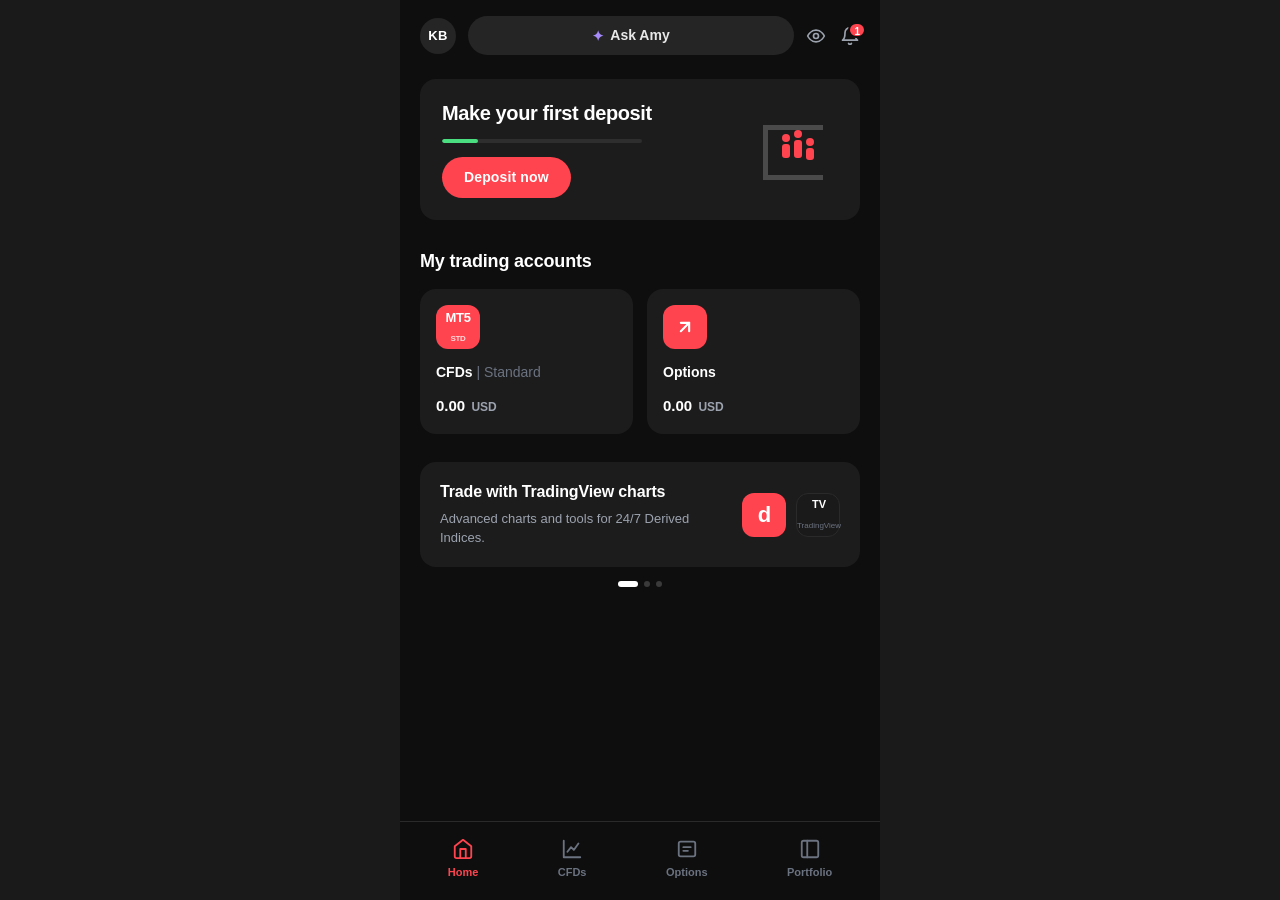
==== dashboard.html @ 692c0bb9 "Create dashboard.html" ====
<!DOCTYPE html>
<html lang="en">
<head>
<meta charset="UTF-8">
<meta name="viewport" content="width=device-width, initial-scale=1.0, maximum-scale=1.0, user-scalable=no">
<title>Mega Traders — Dashboard</title>
<style>
    /* ============================================================
       DESIGN TOKENS
       ============================================================ */
    :root {
        --bg-app:       #0e0e0e;
        --bg-card:      #1c1c1c;
        --bg-elevated:  #252525;
        --border-color: #2a2a2a;
        --text-main:    #ffffff;
        --text-muted:   #9ca3af;
        --text-dim:     #6b7280;
        --brand-red:    #ff444f;
        --brand-red-dark: #d32f2f;
        --accent-green: #4ade80;
        --radius:       16px;
        --radius-sm:    10px;
        --shadow:       0 8px 24px rgba(0, 0, 0, 0.45);
    }

    /* ============================================================
       RESET
       ============================================================ */
    *, *::before, *::after {
        margin: 0;
        padding: 0;
        box-sizing: border-box;
        font-family: -apple-system, BlinkMacSystemFont, "Segoe UI", Roboto,
                     Helvetica, Arial, sans-serif;
    }

    html, body {
        background-color: #1a1a1a;
        color: var(--text-main);
        line-height: 1.5;
        -webkit-font-smoothing: antialiased;
        min-height: 100vh;
    }

    ul       { list-style: none; }
    a        { color: inherit; text-decoration: none; }
    button   { font: inherit; color: inherit; background: none; border: none; cursor: pointer; }
    img, svg { display: block; max-width: 100%; }

    /* ============================================================
       MOBILE APP SHELL
       ============================================================ */
    .app {
        width: 100%;
        max-width: 480px;
        margin: 0 auto;
        min-height: 100vh;
        background-color: var(--bg-app);
        position: relative;
        display: flex;
        flex-direction: column;
        padding-bottom: 84px; /* space for fixed bottom nav */
    }

    /* ============================================================
       TOP BAR
       ============================================================ */
    .top-bar {
        display: flex;
        align-items: center;
        justify-content: space-between;
        gap: 12px;
        padding: 16px 20px;
    }

    .avatar {
        width: 36px;
        height: 36px;
        border-radius: 50%;
        background-color: var(--bg-elevated);
        display: grid;
        place-items: center;
        font-size: 13px;
        font-weight: 700;
        color: var(--text-main);
        letter-spacing: 0.02em;
    }

    .ask-amy {
        flex: 1;
        display: inline-flex;
        align-items: center;
        justify-content: center;
        gap: 6px;
        padding: 9px 18px;
        background-color: var(--bg-elevated);
        border-radius: 999px;
        font-size: 14px;
        font-weight: 700;
        color: #e8e8e8;
        transition: background-color 0.2s ease;
    }
    .ask-amy:hover { background-color: #2e2e2e; }

    .ask-amy .sparkle {
        color: #a78bfa;
        font-size: 14px;
        line-height: 1;
    }

    .top-actions {
        display: flex;
        align-items: center;
        gap: 14px;
        color: var(--text-muted);
    }

    .top-actions svg {
        width: 20px;
        height: 20px;
        cursor: pointer;
        transition: color 0.2s ease;
    }
    .top-actions svg:hover { color: var(--text-main); }

    .icon-btn {
        position: relative;
        display: grid;
        place-items: center;
    }

    .notif-badge {
        position: absolute;
        top: -4px;
        right: -6px;
        min-width: 16px;
        height: 16px;
        padding: 0 4px;
        border-radius: 999px;
        background-color: var(--brand-red);
        color: #ffffff;
        font-size: 10px;
        font-weight: 700;
        display: grid;
        place-items: center;
        border: 2px solid var(--bg-app);
    }

    /* ============================================================
       MAIN CONTENT
       ============================================================ */
    .content {
        padding: 8px 20px 24px;
        display: flex;
        flex-direction: column;
        gap: 28px;
    }

    /* ---- Deposit Banner ---- */
    .deposit-banner {
        background-color: var(--bg-card);
        border-radius: var(--radius);
        padding: 22px;
        display: flex;
        align-items: center;
        justify-content: space-between;
        gap: 16px;
        position: relative;
        overflow: hidden;
    }

    .deposit-text {
        flex: 1;
        display: flex;
        flex-direction: column;
        gap: 14px;
    }

    .deposit-text h2 {
        font-size: 20px;
        font-weight: 800;
        letter-spacing: -0.02em;
        line-height: 1.2;
    }

    .progress-track {
        width: 100%;
        max-width: 200px;
        height: 4px;
        background-color: #2e2e2e;
        border-radius: 999px;
        overflow: hidden;
    }

    .progress-fill {
        width: 18%;
        height: 100%;
        background-color: var(--accent-green);
        border-radius: 999px;
    }

    .btn-deposit {
        align-self: flex-start;
        padding: 10px 22px;
        background-color: var(--brand-red);
        color: #ffffff;
        border-radius: 999px;
        font-size: 14px;
        font-weight: 700;
        letter-spacing: 0.01em;
        transition: transform 0.2s ease, background-color 0.2s ease;
    }
    .btn-deposit:hover {
        background-color: var(--brand-red-dark);
        transform: translateY(-1px);
    }

    .deposit-illustration {
        width: 90px;
        flex-shrink: 0;
    }

    /* ---- Section Header ---- */
    .section-title {
        font-size: 18px;
        font-weight: 800;
        letter-spacing: -0.01em;
        margin-bottom: 14px;
    }

    /* ---- Accounts Grid ---- */
    .accounts-grid {
        display: grid;
        grid-template-columns: 1fr 1fr;
        gap: 14px;
    }

    .account-card {
        background-color: var(--bg-card);
        border-radius: var(--radius);
        padding: 16px;
        display: flex;
        flex-direction: column;
        gap: 14px;
        transition: background-color 0.2s ease, transform 0.2s ease;
        cursor: pointer;
    }
    .account-card:hover {
        background-color: #202020;
        transform: translateY(-2px);
    }

    .account-icon {
        width: 44px;
        height: 44px;
        border-radius: 12px;
        display: grid;
        place-items: center;
        background-color: var(--brand-red);
        color: #ffffff;
        font-size: 13px;
        font-weight: 900;
        letter-spacing: -0.02em;
        line-height: 1;
    }

    .account-icon svg { width: 20px; height: 20px; }

    .account-name {
        font-size: 14px;
        font-weight: 700;
        color: var(--text-main);
        line-height: 1.3;
    }
    .account-name span {
        color: var(--text-dim);
        font-weight: 500;
    }

    .account-balance {
        font-size: 15px;
        font-weight: 700;
        color: var(--text-main);
    }
    .account-balance .currency {
        font-size: 12px;
        font-weight: 600;
        color: var(--text-muted);
        margin-left: 2px;
    }

    /* ---- Promo Card ---- */
    .promo-card {
        background-color: var(--bg-card);
        border-radius: var(--radius);
        padding: 20px;
        display: flex;
        align-items: center;
        justify-content: space-between;
        gap: 16px;
        position: relative;
    }

    .promo-content {
        flex: 1;
        display: flex;
        flex-direction: column;
        gap: 8px;
    }

    .promo-content h3 {
        font-size: 16px;
        font-weight: 800;
        letter-spacing: -0.01em;
        line-height: 1.25;
    }

    .promo-content p {
        font-size: 13px;
        color: var(--text-muted);
        line-height: 1.45;
    }

    .promo-logos {
        display: flex;
        align-items: center;
        gap: 10px;
        flex-shrink: 0;
    }

    .logo-deriv {
        width: 44px;
        height: 44px;
        border-radius: 12px;
        background-color: var(--brand-red);
        display: grid;
        place-items: center;
        color: #ffffff;
        font-size: 22px;
        font-weight: 900;
        letter-spacing: -0.04em;
    }

    .logo-tv {
        position: relative;
        width: 44px;
        height: 44px;
        border-radius: 12px;
        background-color: #1a1a1a;
        border: 1px solid var(--border-color);
        display: grid;
        place-items: center;
        color: #ffffff;
        font-size: 11px;
        font-weight: 800;
        line-height: 1;
        text-align: center;
    }
    .logo-tv span { display: block; }
    .logo-tv small { display: block; font-size: 8px; font-weight: 500; color: var(--text-dim); }

    .carousel-dots {
        display: flex;
        justify-content: center;
        gap: 6px;
        margin-top: 14px;
    }

    .carousel-dots span {
        width: 6px;
        height: 6px;
        border-radius: 50%;
        background-color: #3a3a3a;
    }
    .carousel-dots span.active {
        background-color: var(--text-main);
        width: 20px;
        border-radius: 999px;
    }

    /* ============================================================
       BOTTOM NAVIGATION
       ============================================================ */
    .bottom-nav {
        position: fixed;
        bottom: 0;
        left: 50%;
        transform: translateX(-50%);
        width: 100%;
        max-width: 480px;
        background-color: var(--bg-app);
        border-top: 1px solid var(--border-color);
        display: flex;
        justify-content: space-around;
        align-items: center;
        padding: 10px 8px 14px;
        z-index: 100;
    }

    .nav-item {
        display: flex;
        flex-direction: column;
        align-items: center;
        gap: 4px;
        padding: 6px 12px;
        border-radius: 10px;
        font-size: 11px;
        font-weight: 600;
        color: var(--text-dim);
        transition: color 0.2s ease;
        cursor: pointer;
    }

    .nav-item svg {
        width: 22px;
        height: 22px;
        stroke-width: 2;
    }

    .nav-item.active {
        color: var(--brand-red);
    }

    .nav-item:hover {
        color: var(--text-main);
    }
    .nav-item.active:hover {
        color: var(--brand-red);
    }

    /* ============================================================
       RESPONSIVE
       ============================================================ */
    @media (max-width: 380px) {
        .content { padding: 8px 14px 24px; }
        .top-bar { padding: 14px; }
        .deposit-banner { padding: 18px; }
        .deposit-text h2 { font-size: 17px; }
        .deposit-illustration { width: 70px; }
    }

    @media (prefers-reduced-motion: reduce) {
        *, *::before, *::after {
            transition-duration: 0.001ms !important;
            animation-duration: 0.001ms !important;
        }
    }
</style>
</head>
<body>

<div class="app">

    <!-- ===== Top Bar ===== -->
    <header class="top-bar">
        <div class="avatar">KB</div>

        <button class="ask-amy">
            <span class="sparkle">✦</span> Ask Amy
        </button>

        <div class="top-actions">
            <!-- Eye / visibility -->
            <svg viewBox="0 0 24 24" fill="none" stroke="currentColor"
                 stroke-width="2" stroke-linecap="round" stroke-linejoin="round" aria-label="Toggle balance visibility">
                <path d="M2 12s3.5-7 10-7 10 7 10 7-3.5 7-10 7-10-7-10-7Z"/>
                <circle cx="12" cy="12" r="3"/>
            </svg>

            <!-- Notification bell -->
            <div class="icon-btn">
                <svg viewBox="0 0 24 24" fill="none" stroke="currentColor"
                     stroke-width="2" stroke-linecap="round" stroke-linejoin="round" aria-label="Notifications">
                    <path d="M18 8a6 6 0 0 0-12 0c0 7-3 9-3 9h18s-3-2-3-9"/>
                    <path d="M13.7 21a2 2 0 0 1-3.4 0"/>
                </svg>
                <span class="notif-badge">1</span>
            </div>
        </div>
    </header>

    <!-- ===== Main Content ===== -->
    <main class="content">

        <!-- Deposit Banner -->
        <section class="deposit-banner">
            <div class="deposit-text">
                <h2>Make your first deposit</h2>
                <div class="progress-track">
                    <div class="progress-fill"></div>
                </div>
                <button class="btn-deposit">Deposit now</button>
            </div>

            <div class="deposit-illustration">
                <svg viewBox="0 0 90 80" fill="none" xmlns="http://www.w3.org/2000/svg" aria-hidden="true">
                    <!-- L-shaped grey platform -->
                    <path d="M15 65 L75 65 L75 70 L15 70 Z" fill="#4a4a4a"/>
                    <path d="M15 15 L15 65 L20 65 L20 20 L75 20 L75 15 Z" fill="#4a4a4a"/>
                    <!-- Three red figures (simplified) -->
                    <g fill="#ff444f">
                        <circle cx="38" cy="28" r="4"/>
                        <rect x="34" y="34" width="8" height="14" rx="3"/>
                        <circle cx="50" cy="24" r="4"/>
                        <rect x="46" y="30" width="8" height="18" rx="3"/>
                        <circle cx="62" cy="32" r="4"/>
                        <rect x="58" y="38" width="8" height="12" rx="3"/>
                    </g>
                </svg>
            </div>
        </section>

        <!-- Trading Accounts -->
        <section>
            <h2 class="section-title">My trading accounts</h2>

            <div class="accounts-grid">

                <!-- CFDs | Standard -->
                <div class="account-card">
                    <div class="account-icon">MT5<br><small style="font-size:8px;font-weight:600;opacity:0.8;">STD</small></div>
                    <div class="account-name">CFDs <span>| Standard</span></div>
                    <div class="account-balance">0.00 <span class="currency">USD</span></div>
                </div>

                <!-- Options -->
                <div class="account-card">
                    <div class="account-icon">
                        <svg viewBox="0 0 24 24" fill="none" stroke="currentColor"
                             stroke-width="2.5" stroke-linecap="round" stroke-linejoin="round">
                            <path d="M7 17 17 7"/>
                            <path d="M7 7h10v10"/>
                        </svg>
                    </div>
                    <div class="account-name">Options</div>
                    <div class="account-balance">0.00 <span class="currency">USD</span></div>
                </div>

            </div>
        </section>

        <!-- Promo Card -->
        <section>
            <div class="promo-card">
                <div class="promo-content">
                    <h3>Trade with TradingView charts</h3>
                    <p>Advanced charts and tools for 24/7 Derived Indices.</p>
                </div>

                <div class="promo-logos">
                    <div class="logo-deriv">d</div>
                    <div class="logo-tv">
                        <span>TV</span>
                        <small>TradingView</small>
                    </div>
                </div>
            </div>

            <!-- Carousel dots -->
            <div class="carousel-dots" aria-hidden="true">
                <span class="active"></span>
                <span></span>
                <span></span>
            </div>
        </section>

    </main>

    <!-- ===== Bottom Navigation ===== -->
    <nav class="bottom-nav" aria-label="Main navigation">
        <a class="nav-item active" href="#">
            <svg viewBox="0 0 24 24" fill="none" stroke="currentColor"
                 stroke-linecap="round" stroke-linejoin="round">
                <path d="m3 9 9-7 9 7v11a2 2 0 0 1-2 2H5a2 2 0 0 1-2-2z"/>
                <path d="M9 22V12h6v10"/>
            </svg>
            Home
        </a>

        <a class="nav-item" href="#">
            <svg viewBox="0 0 24 24" fill="none" stroke="currentColor"
                 stroke-linecap="round" stroke-linejoin="round">
                <path d="M3 3v18h18"/>
                <path d="m7 15 4-5 3 3 5-7"/>
            </svg>
            CFDs
        </a>

        <a class="nav-item" href="#">
            <svg viewBox="0 0 24 24" fill="none" stroke="currentColor"
                 stroke-linecap="round" stroke-linejoin="round">
                <rect x="3" y="4" width="18" height="16" rx="2"/>
                <path d="M8 10h8M8 14h5"/>
            </svg>
            Options
        </a>

        <a class="nav-item" href="#">
            <svg viewBox="0 0 24 24" fill="none" stroke="currentColor"
                 stroke-linecap="round" stroke-linejoin="round">
                <rect x="3" y="3" width="18" height="18" rx="2"/>
                <path d="M9 3v18"/>
            </svg>
            Portfolio
        </a>
    </nav>

</div>

</body>
</html>
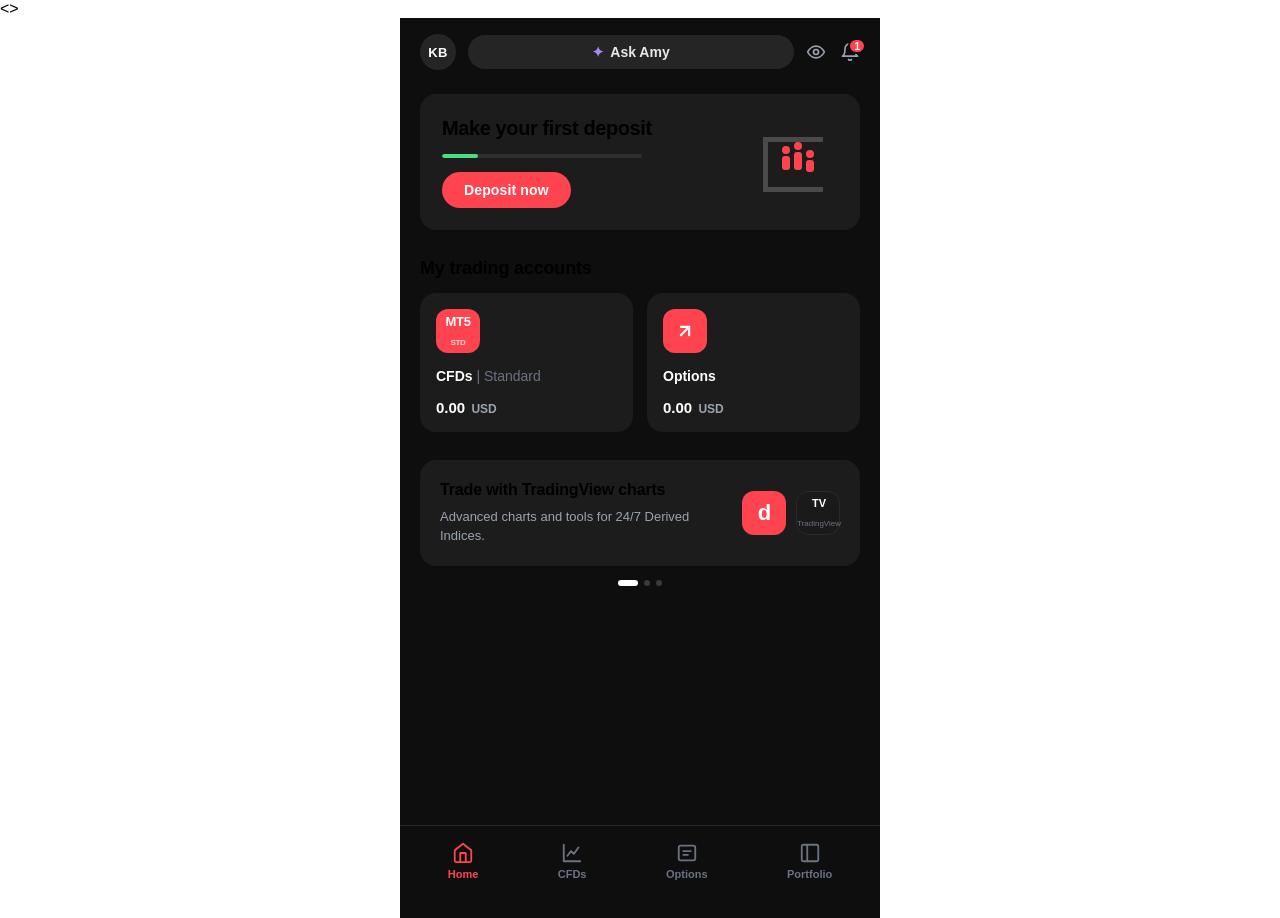
==== commit c2923f07: "Update dashboard.html" ====
--- a/dashboard.html
+++ b/dashboard.html
@@ -1,4 +1,14 @@
-<!DOCTYPE html>
+<script>
+    // Show the signed-in user's initial in the avatar
+    try {
+        const email = localStorage.getItem('mt_user_email');
+        if (email) {
+            const initial = email.charAt(0).toUpperCase();
+            const avatar = document.querySelector('.avatar');
+            if (avatar) avatar.textContent = initial;
+        }
+    } catch (_) {}
+</script><!DOCTYPE html>
 <html lang="en">
 <head>
 <meta charset="UTF-8">
@@ -35,7 +45,7 @@
                      Helvetica, Arial, sans-serif;
     }
 
-    html, body {
+    html,  {
         background-color: #1a1a1a;
         color: var(--text-main);
         line-height: 1.5;
@@ -448,7 +458,7 @@
     }
 </style>
 </head>
-<body>
+<>
 
 <div class="app">
 
@@ -608,5 +618,5 @@
 
 </div>
 
-</body>
+</>
 </html>
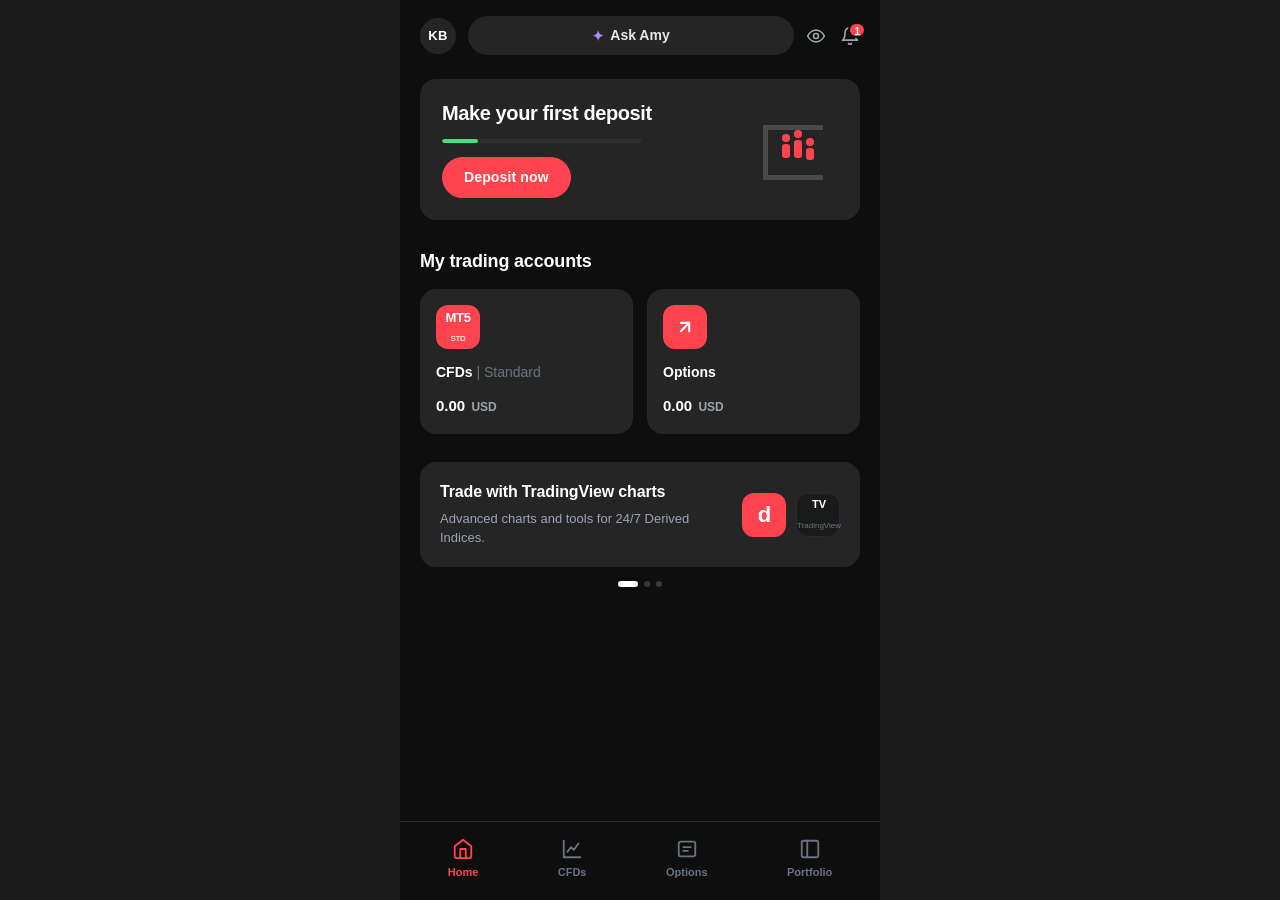
==== commit 740e3399: "Refactor dashboard layout and avatar script Removed inline script for avatar initial display and adj" ====
--- a/dashboard.html
+++ b/dashboard.html
@@ -1,66 +1,40 @@
-<script>
-    // Show the signed-in user's initial in the avatar
-    try {
-        const email = localStorage.getItem('mt_user_email');
-        if (email) {
-            const initial = email.charAt(0).toUpperCase();
-            const avatar = document.querySelector('.avatar');
-            if (avatar) avatar.textContent = initial;
-        }
-    } catch (_) {}
-</script><!DOCTYPE html>
+<!DOCTYPE html>
 <html lang="en">
 <head>
 <meta charset="UTF-8">
 <meta name="viewport" content="width=device-width, initial-scale=1.0, maximum-scale=1.0, user-scalable=no">
 <title>Mega Traders — Dashboard</title>
+<link rel="stylesheet" href="styles.css">
 <style>
     /* ============================================================
-       DESIGN TOKENS
+       DASHBOARD OVERRIDES + APP-SPECIFIC STYLES
        ============================================================ */
+
+    /* Dashboard uses a lighter outer shell + different accent */
     :root {
-        --bg-app:       #0e0e0e;
-        --bg-card:      #1c1c1c;
-        --bg-elevated:  #252525;
-        --border-color: #2a2a2a;
-        --text-main:    #ffffff;
-        --text-muted:   #9ca3af;
-        --text-dim:     #6b7280;
-        --brand-red:    #ff444f;
+        --bg-color:       #1a1a1a;   /* outer shell */
+        --card-bg:        #1c1c1c;
+        --border-color:   #2a2a2a;
+        --text-main:      #ffffff;
+        --text-muted:     #9ca3af;
+
+        --bg-app:         #0e0e0e;
+        --bg-elevated:    #252525;
+        --text-dim:       #6b7280;
+        --brand-red:      #ff444f;
         --brand-red-dark: #d32f2f;
-        --accent-green: #4ade80;
-        --radius:       16px;
-        --radius-sm:    10px;
-        --shadow:       0 8px 24px rgba(0, 0, 0, 0.45);
-    }
-
-    /* ============================================================
-       RESET
-       ============================================================ */
-    *, *::before, *::after {
-        margin: 0;
-        padding: 0;
-        box-sizing: border-box;
-        font-family: -apple-system, BlinkMacSystemFont, "Segoe UI", Roboto,
-                     Helvetica, Arial, sans-serif;
-    }
-
-    html,  {
-        background-color: #1a1a1a;
-        color: var(--text-main);
+
+        --radius:    16px;
+        --radius-sm: 10px;
+        --shadow:    0 8px 24px rgba(0, 0, 0, 0.45);
+    }
+
+    body {
+        min-height: 100vh;
         line-height: 1.5;
-        -webkit-font-smoothing: antialiased;
-        min-height: 100vh;
-    }
-
-    ul       { list-style: none; }
-    a        { color: inherit; text-decoration: none; }
-    button   { font: inherit; color: inherit; background: none; border: none; cursor: pointer; }
-    img, svg { display: block; max-width: 100%; }
-
-    /* ============================================================
-       MOBILE APP SHELL
-       ============================================================ */
+    }
+
+    /* ---- App shell ---- */
     .app {
         width: 100%;
         max-width: 480px;
@@ -70,12 +44,10 @@
         position: relative;
         display: flex;
         flex-direction: column;
-        padding-bottom: 84px; /* space for fixed bottom nav */
-    }
-
-    /* ============================================================
-       TOP BAR
-       ============================================================ */
+        padding-bottom: 84px;
+    }
+
+    /* ---- Top bar ---- */
     .top-bar {
         display: flex;
         align-items: center;
@@ -84,11 +56,12 @@
         padding: 16px 20px;
     }
 
+    /* Dashboard avatar (overrides shared .avatar with background shorthand) */
     .avatar {
         width: 36px;
         height: 36px;
         border-radius: 50%;
-        background-color: var(--bg-elevated);
+        background: var(--bg-elevated);
         display: grid;
         place-items: center;
         font-size: 13px;
@@ -125,7 +98,6 @@
         gap: 14px;
         color: var(--text-muted);
     }
-
     .top-actions svg {
         width: 20px;
         height: 20px;
@@ -139,7 +111,6 @@
         display: grid;
         place-items: center;
     }
-
     .notif-badge {
         position: absolute;
         top: -4px;
@@ -157,9 +128,7 @@
         border: 2px solid var(--bg-app);
     }
 
-    /* ============================================================
-       MAIN CONTENT
-       ============================================================ */
+    /* ---- Main content ---- */
     .content {
         padding: 8px 20px 24px;
         display: flex;
@@ -167,9 +136,9 @@
         gap: 28px;
     }
 
-    /* ---- Deposit Banner ---- */
+    /* ---- Deposit banner ---- */
     .deposit-banner {
-        background-color: var(--bg-card);
+        background-color: var(--bg-elevated);
         border-radius: var(--radius);
         padding: 22px;
         display: flex;
@@ -179,21 +148,18 @@
         position: relative;
         overflow: hidden;
     }
-
     .deposit-text {
         flex: 1;
         display: flex;
         flex-direction: column;
         gap: 14px;
     }
-
     .deposit-text h2 {
         font-size: 20px;
         font-weight: 800;
         letter-spacing: -0.02em;
         line-height: 1.2;
     }
-
     .progress-track {
         width: 100%;
         max-width: 200px;
@@ -202,14 +168,12 @@
         border-radius: 999px;
         overflow: hidden;
     }
-
     .progress-fill {
         width: 18%;
         height: 100%;
         background-color: var(--accent-green);
         border-radius: 999px;
     }
-
     .btn-deposit {
         align-self: flex-start;
         padding: 10px 22px;
@@ -225,13 +189,12 @@
         background-color: var(--brand-red-dark);
         transform: translateY(-1px);
     }
-
     .deposit-illustration {
         width: 90px;
         flex-shrink: 0;
     }
 
-    /* ---- Section Header ---- */
+    /* ---- Section title ---- */
     .section-title {
         font-size: 18px;
         font-weight: 800;
@@ -239,15 +202,14 @@
         margin-bottom: 14px;
     }
 
-    /* ---- Accounts Grid ---- */
+    /* ---- Accounts grid ---- */
     .accounts-grid {
         display: grid;
         grid-template-columns: 1fr 1fr;
         gap: 14px;
     }
-
     .account-card {
-        background-color: var(--bg-card);
+        background-color: var(--bg-elevated);
         border-radius: var(--radius);
         padding: 16px;
         display: flex;
@@ -257,10 +219,9 @@
         cursor: pointer;
     }
     .account-card:hover {
-        background-color: #202020;
+        background-color: #2a2a2a;
         transform: translateY(-2px);
     }
-
     .account-icon {
         width: 44px;
         height: 44px;
@@ -274,9 +235,7 @@
         letter-spacing: -0.02em;
         line-height: 1;
     }
-
     .account-icon svg { width: 20px; height: 20px; }
-
     .account-name {
         font-size: 14px;
         font-weight: 700;
@@ -287,7 +246,6 @@
         color: var(--text-dim);
         font-weight: 500;
     }
-
     .account-balance {
         font-size: 15px;
         font-weight: 700;
@@ -300,9 +258,9 @@
         margin-left: 2px;
     }
 
-    /* ---- Promo Card ---- */
+    /* ---- Promo card ---- */
     .promo-card {
-        background-color: var(--bg-card);
+        background-color: var(--bg-elevated);
         border-radius: var(--radius);
         padding: 20px;
         display: flex;
@@ -311,34 +269,29 @@
         gap: 16px;
         position: relative;
     }
-
     .promo-content {
         flex: 1;
         display: flex;
         flex-direction: column;
         gap: 8px;
     }
-
     .promo-content h3 {
         font-size: 16px;
         font-weight: 800;
         letter-spacing: -0.01em;
         line-height: 1.25;
     }
-
     .promo-content p {
         font-size: 13px;
         color: var(--text-muted);
         line-height: 1.45;
     }
-
     .promo-logos {
         display: flex;
         align-items: center;
         gap: 10px;
         flex-shrink: 0;
     }
-
     .logo-deriv {
         width: 44px;
         height: 44px;
@@ -351,7 +304,6 @@
         font-weight: 900;
         letter-spacing: -0.04em;
     }
-
     .logo-tv {
         position: relative;
         width: 44px;
@@ -376,7 +328,6 @@
         gap: 6px;
         margin-top: 14px;
     }
-
     .carousel-dots span {
         width: 6px;
         height: 6px;
@@ -389,9 +340,7 @@
         border-radius: 999px;
     }
 
-    /* ============================================================
-       BOTTOM NAVIGATION
-       ============================================================ */
+    /* ---- Bottom nav ---- */
     .bottom-nav {
         position: fixed;
         bottom: 0;
@@ -407,7 +356,6 @@
         padding: 10px 8px 14px;
         z-index: 100;
     }
-
     .nav-item {
         display: flex;
         flex-direction: column;
@@ -421,27 +369,16 @@
         transition: color 0.2s ease;
         cursor: pointer;
     }
-
     .nav-item svg {
         width: 22px;
         height: 22px;
         stroke-width: 2;
     }
-
-    .nav-item.active {
-        color: var(--brand-red);
-    }
-
-    .nav-item:hover {
-        color: var(--text-main);
-    }
-    .nav-item.active:hover {
-        color: var(--brand-red);
-    }
-
-    /* ============================================================
-       RESPONSIVE
-       ============================================================ */
+    .nav-item.active { color: var(--brand-red); }
+    .nav-item:hover { color: var(--text-main); }
+    .nav-item.active:hover { color: var(--brand-red); }
+
+    /* ---- Responsive ---- */
     @media (max-width: 380px) {
         .content { padding: 8px 14px 24px; }
         .top-bar { padding: 14px; }
@@ -449,36 +386,26 @@
         .deposit-text h2 { font-size: 17px; }
         .deposit-illustration { width: 70px; }
     }
-
-    @media (prefers-reduced-motion: reduce) {
-        *, *::before, *::after {
-            transition-duration: 0.001ms !important;
-            animation-duration: 0.001ms !important;
-        }
-    }
 </style>
 </head>
-<>
+<body>
 
 <div class="app">
 
-    <!-- ===== Top Bar ===== -->
     <header class="top-bar">
-        <div class="avatar">KB</div>
+        <a href="index.html" class="avatar" id="avatar">KB</a>
 
         <button class="ask-amy">
             <span class="sparkle">✦</span> Ask Amy
         </button>
 
         <div class="top-actions">
-            <!-- Eye / visibility -->
             <svg viewBox="0 0 24 24" fill="none" stroke="currentColor"
                  stroke-width="2" stroke-linecap="round" stroke-linejoin="round" aria-label="Toggle balance visibility">
                 <path d="M2 12s3.5-7 10-7 10 7 10 7-3.5 7-10 7-10-7-10-7Z"/>
                 <circle cx="12" cy="12" r="3"/>
             </svg>
 
-            <!-- Notification bell -->
             <div class="icon-btn">
                 <svg viewBox="0 0 24 24" fill="none" stroke="currentColor"
                      stroke-width="2" stroke-linecap="round" stroke-linejoin="round" aria-label="Notifications">
@@ -490,10 +417,8 @@
         </div>
     </header>
 
-    <!-- ===== Main Content ===== -->
     <main class="content">
 
-        <!-- Deposit Banner -->
         <section class="deposit-banner">
             <div class="deposit-text">
                 <h2>Make your first deposit</h2>
@@ -505,10 +430,8 @@
 
             <div class="deposit-illustration">
                 <svg viewBox="0 0 90 80" fill="none" xmlns="http://www.w3.org/2000/svg" aria-hidden="true">
-                    <!-- L-shaped grey platform -->
                     <path d="M15 65 L75 65 L75 70 L15 70 Z" fill="#4a4a4a"/>
                     <path d="M15 15 L15 65 L20 65 L20 20 L75 20 L75 15 Z" fill="#4a4a4a"/>
-                    <!-- Three red figures (simplified) -->
                     <g fill="#ff444f">
                         <circle cx="38" cy="28" r="4"/>
                         <rect x="34" y="34" width="8" height="14" rx="3"/>
@@ -521,20 +444,16 @@
             </div>
         </section>
 
-        <!-- Trading Accounts -->
         <section>
             <h2 class="section-title">My trading accounts</h2>
 
             <div class="accounts-grid">
-
-                <!-- CFDs | Standard -->
                 <div class="account-card">
                     <div class="account-icon">MT5<br><small style="font-size:8px;font-weight:600;opacity:0.8;">STD</small></div>
                     <div class="account-name">CFDs <span>| Standard</span></div>
                     <div class="account-balance">0.00 <span class="currency">USD</span></div>
                 </div>
 
-                <!-- Options -->
                 <div class="account-card">
                     <div class="account-icon">
                         <svg viewBox="0 0 24 24" fill="none" stroke="currentColor"
@@ -546,11 +465,9 @@
                     <div class="account-name">Options</div>
                     <div class="account-balance">0.00 <span class="currency">USD</span></div>
                 </div>
-
             </div>
         </section>
 
-        <!-- Promo Card -->
         <section>
             <div class="promo-card">
                 <div class="promo-content">
@@ -567,7 +484,6 @@
                 </div>
             </div>
 
-            <!-- Carousel dots -->
             <div class="carousel-dots" aria-hidden="true">
                 <span class="active"></span>
                 <span></span>
@@ -577,7 +493,6 @@
 
     </main>
 
-    <!-- ===== Bottom Navigation ===== -->
     <nav class="bottom-nav" aria-label="Main navigation">
         <a class="nav-item active" href="#">
             <svg viewBox="0 0 24 24" fill="none" stroke="currentColor"
@@ -618,5 +533,17 @@
 
 </div>
 
-</>
+<script>
+    // Show the signed-in user's initial in the avatar
+    try {
+        const email = localStorage.getItem('mt_user_email');
+        if (email) {
+            const initial = email.charAt(0).toUpperCase();
+            const avatar = document.getElementById('avatar');
+            if (avatar) avatar.textContent = initial;
+        }
+    } catch (_) {}
+</script>
+
+</body>
 </html>
--- a/styles.css
+++ b/styles.css
@@ -0,0 +1,232 @@
+/* ============================================================
+   MEGA TRADERS — SHARED STYLES
+   Loaded by: index.html, login.html, dashboard.html
+   ============================================================ */
+
+/* ---------- Design tokens (landing/login defaults) ---------- */
+:root {
+    --bg-color:     #0a0e12;
+    --card-bg:      #12171e;
+    --border-color: #1f2937;
+    --text-main:    #f3f4f6;
+    --text-muted:   #9ca3af;
+    --accent-orange: #f97316;
+    --accent-green:  #4ade80;
+    --accent-red:    #f87171;
+    --btn-dark:       #374151;
+    --btn-dark-hover: #4b5563;
+    --radius-sm: 10px;
+    --radius:    14px;
+    --radius-lg: 20px;
+    --shadow-lg: 0 24px 60px -24px rgba(0, 0, 0, 0.9);
+    --container: 1180px;
+}
+
+/* ---------- Reset ---------- */
+*, *::before, *::after {
+    margin: 0;
+    padding: 0;
+    box-sizing: border-box;
+    font-family: -apple-system, BlinkMacSystemFont, "Segoe UI", Roboto,
+                 Helvetica, Arial, sans-serif;
+}
+
+html {
+    scroll-behavior: smooth;
+    scroll-padding-top: 90px;
+}
+
+body {
+    background-color: var(--bg-color);
+    color: var(--text-main);
+    line-height: 1.65;
+    font-size: 16px;
+    -webkit-font-smoothing: antialiased;
+    overflow-x: hidden;
+}
+
+img, svg { display: block; max-width: 100%; }
+ul       { list-style: none; }
+a        { color: inherit; text-decoration: none; }
+button   { font: inherit; color: inherit; background: none; border: none; cursor: pointer; }
+
+/* ---------- Container ---------- */
+.container {
+    width: min(var(--container), 100% - 2.5rem);
+    margin-inline: auto;
+    position: relative;
+    z-index: 1;
+}
+
+/* ---------- Section heading utilities ---------- */
+.eyebrow {
+    display: inline-block;
+    font-size: 0.75rem;
+    font-weight: 700;
+    letter-spacing: 0.14em;
+    text-transform: uppercase;
+    color: var(--accent-orange);
+    margin-bottom: 14px;
+}
+
+.gradient-text {
+    background: linear-gradient(100deg, var(--accent-orange), #fbbf24 55%, var(--accent-green));
+    -webkit-background-clip: text;
+    background-clip: text;
+    color: transparent;
+}
+
+.section-head {
+    max-width: 660px;
+    margin: 0 auto 56px;
+    text-align: center;
+}
+.section-head h2 {
+    font-size: clamp(1.75rem, 3.6vw, 2.5rem);
+    line-height: 1.2;
+    letter-spacing: -0.02em;
+    margin-bottom: 14px;
+}
+.section-head p { color: var(--text-muted); }
+
+/* ---------- Buttons ---------- */
+.btn {
+    display: inline-flex;
+    align-items: center;
+    justify-content: center;
+    gap: 0.5rem;
+    padding: 0.8rem 1.5rem;
+    border-radius: var(--radius-sm);
+    font-size: 0.94rem;
+    font-weight: 600;
+    white-space: nowrap;
+    border: 1px solid transparent;
+    transition: transform 0.2s ease, background-color 0.2s ease,
+                border-color 0.2s ease, box-shadow 0.2s ease, opacity 0.2s ease;
+}
+
+.btn:active { transform: translateY(0) scale(0.99); }
+
+.btn-primary {
+    background: linear-gradient(135deg, var(--accent-orange), #ea580c);
+    color: #0a0e12;
+    box-shadow: 0 10px 30px -12px rgba(249, 115, 22, 0.9);
+}
+.btn-primary:hover {
+    transform: translateY(-2px);
+    box-shadow: 0 16px 36px -12px rgba(249, 115, 22, 0.95);
+}
+
+.btn-ghost {
+    background-color: var(--btn-dark);
+    border-color: var(--border-color);
+    color: var(--text-main);
+}
+.btn-ghost:hover {
+    background-color: var(--btn-dark-hover);
+    transform: translateY(-2px);
+}
+
+.btn-outline {
+    border-color: var(--border-color);
+    color: var(--text-main);
+    background-color: transparent;
+}
+.btn-outline:hover {
+    border-color: var(--accent-orange);
+    color: var(--accent-orange);
+}
+
+.btn-lg    { padding: 1rem 1.9rem; font-size: 1rem; }
+.btn-block { width: 100%; }
+
+/* ---------- Brand / logo ---------- */
+.logo, .brand {
+    display: inline-flex;
+    align-items: center;
+    gap: 0.6rem;
+    font-weight: 800;
+    font-size: 1.08rem;
+    letter-spacing: -0.02em;
+    color: var(--text-main);
+}
+
+.logo-mark, .brand-mark {
+    width: 32px;
+    height: 32px;
+    border-radius: 9px;
+    display: grid;
+    place-items: center;
+    background: linear-gradient(135deg, var(--accent-orange), #ea580c);
+    color: #0a0e12;
+    font-size: 1rem;
+    font-weight: 900;
+    box-shadow: 0 8px 20px -10px rgba(249, 115, 22, 0.9);
+}
+
+/* ---------- Card base ---------- */
+.card {
+    background-color: var(--card-bg);
+    border: 1px solid var(--border-color);
+    border-radius: var(--radius);
+    padding: 26px;
+    transition: transform 0.25s ease, border-color 0.25s ease, box-shadow 0.25s ease;
+    position: relative;
+    overflow: hidden;
+}
+.card:hover {
+    transform: translateY(-5px);
+    border-color: rgba(249, 115, 22, 0.42);
+    box-shadow: 0 22px 44px -26px rgba(249, 115, 22, 0.55);
+}
+.card h3 {
+    font-size: 1.06rem;
+    font-weight: 700;
+    letter-spacing: -0.01em;
+    margin-bottom: 8px;
+}
+.card p { font-size: 0.9rem; color: var(--text-muted); }
+
+/* ---------- Checkmark (pricing lists) ---------- */
+.check {
+    flex: none;
+    width: 17px;
+    height: 17px;
+    margin-top: 4px;
+    color: var(--accent-green);
+}
+.check.dim { color: var(--text-muted); opacity: 0.5; }
+
+/* ---------- Badge / pill ---------- */
+.badge {
+    display: inline-flex;
+    align-items: center;
+    gap: 0.55rem;
+    padding: 0.4rem 0.9rem 0.4rem 0.55rem;
+    border: 1px solid var(--border-color);
+    background-color: rgba(18, 23, 30, 0.8);
+    border-radius: 999px;
+    font-size: 0.78rem;
+    font-weight: 600;
+    color: var(--text-muted);
+    margin-bottom: 22px;
+}
+.badge .pill {
+    background-color: rgba(74, 222, 128, 0.14);
+    color: var(--accent-green);
+    padding: 0.15rem 0.55rem;
+    border-radius: 999px;
+    font-size: 0.7rem;
+    letter-spacing: 0.04em;
+    text-transform: uppercase;
+}
+
+/* ---------- Reduced motion ---------- */
+@media (prefers-reduced-motion: reduce) {
+    *, *::before, *::after {
+        animation-duration: 0.001ms !important;
+        animation-iteration-count: 1 !important;
+        transition-duration: 0.001ms !important;
+        scroll-behavior: auto !important;
+    }
+}
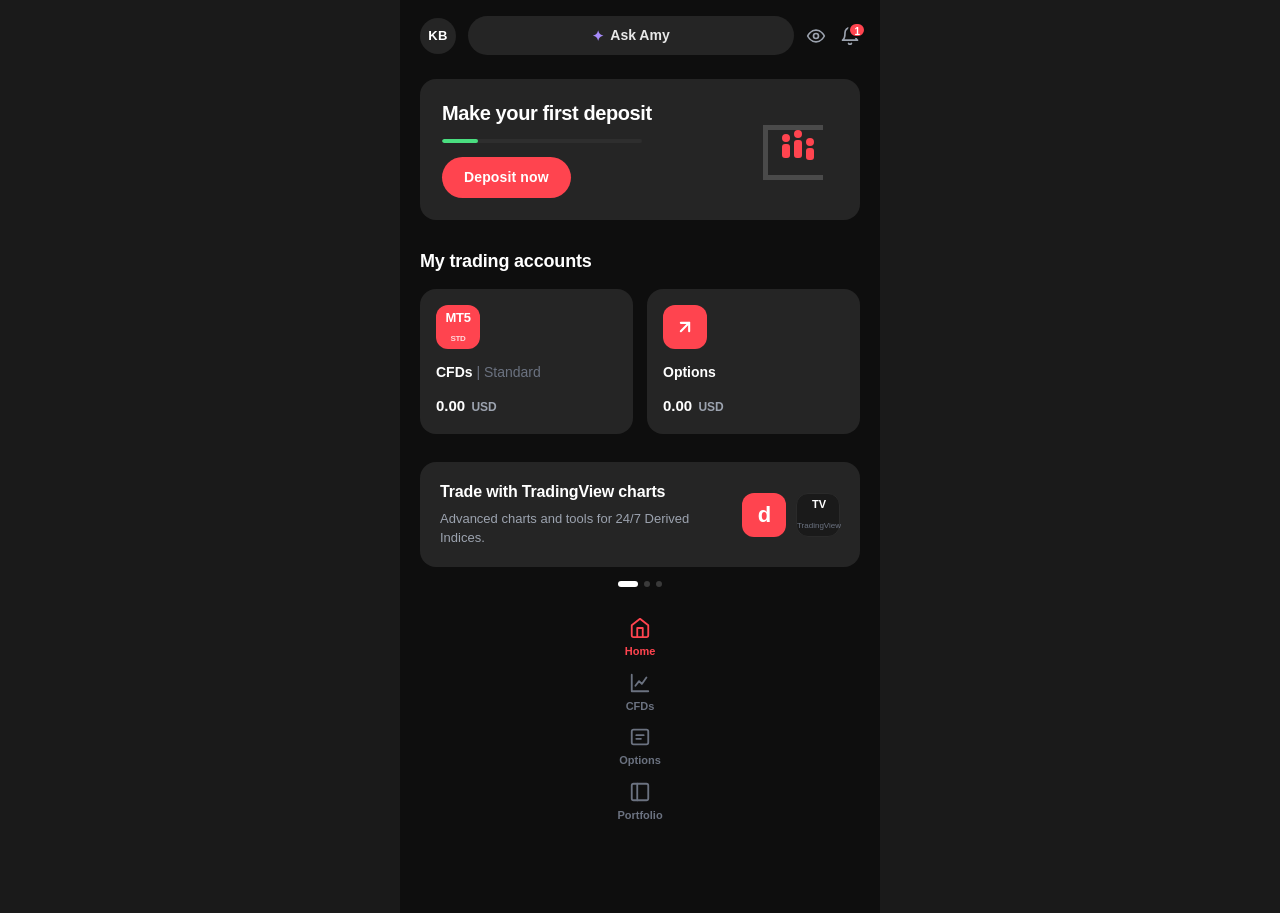
==== commit ffa3eab9: "Update bottom navigation links in dashboard.html" ====
--- a/dashboard.html
+++ b/dashboard.html
@@ -341,7 +341,7 @@
     }
 
     /* ---- Bottom nav ---- */
-    .bottom-nav {
+    . {
         position: fixed;
         bottom: 0;
         left: 50%;
@@ -494,7 +494,7 @@
     </main>
 
     <nav class="bottom-nav" aria-label="Main navigation">
-        <a class="nav-item active" href="#">
+        <a class="nav-item active" href="dashboard.html">
             <svg viewBox="0 0 24 24" fill="none" stroke="currentColor"
                  stroke-linecap="round" stroke-linejoin="round">
                 <path d="m3 9 9-7 9 7v11a2 2 0 0 1-2 2H5a2 2 0 0 1-2-2z"/>
@@ -503,7 +503,7 @@
             Home
         </a>
 
-        <a class="nav-item" href="#">
+        <a class="nav-item" href="cfds.html">
             <svg viewBox="0 0 24 24" fill="none" stroke="currentColor"
                  stroke-linecap="round" stroke-linejoin="round">
                 <path d="M3 3v18h18"/>
@@ -512,7 +512,7 @@
             CFDs
         </a>
 
-        <a class="nav-item" href="#">
+        <a class="nav-item" href="options.html">
             <svg viewBox="0 0 24 24" fill="none" stroke="currentColor"
                  stroke-linecap="round" stroke-linejoin="round">
                 <rect x="3" y="4" width="18" height="16" rx="2"/>
@@ -521,7 +521,7 @@
             Options
         </a>
 
-        <a class="nav-item" href="#">
+        <a class="nav-item" href="portfolio.html">
             <svg viewBox="0 0 24 24" fill="none" stroke="currentColor"
                  stroke-linecap="round" stroke-linejoin="round">
                 <rect x="3" y="3" width="18" height="18" rx="2"/>
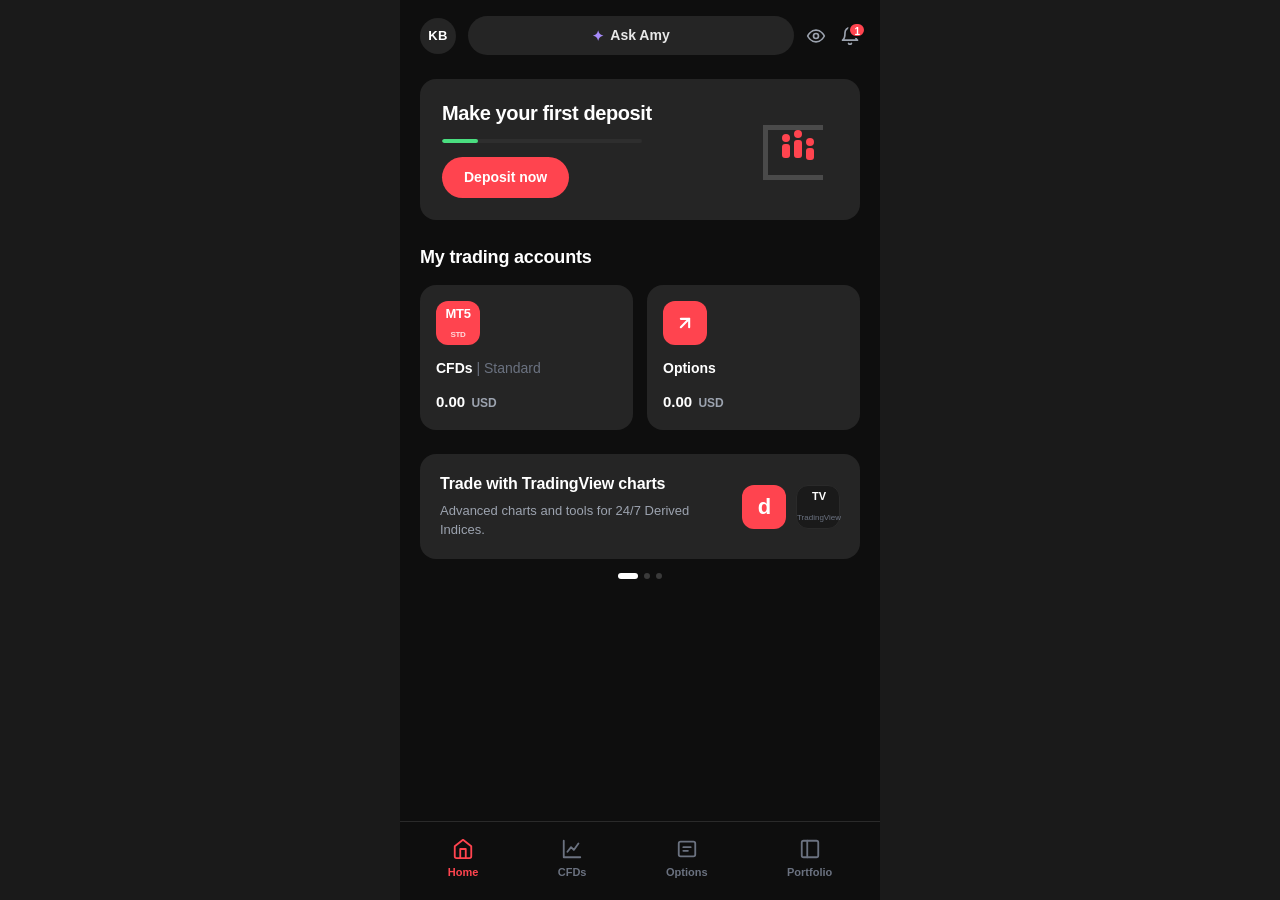
==== commit e6c10f73: "Refactor dashboard.html with style and structure updates" ====
--- a/dashboard.html
+++ b/dashboard.html
@@ -5,138 +5,9 @@
 <meta name="viewport" content="width=device-width, initial-scale=1.0, maximum-scale=1.0, user-scalable=no">
 <title>Mega Traders — Dashboard</title>
 <link rel="stylesheet" href="styles.css">
+<link rel="stylesheet" href="app.css">
 <style>
-    /* ============================================================
-       DASHBOARD OVERRIDES + APP-SPECIFIC STYLES
-       ============================================================ */
-
-    /* Dashboard uses a lighter outer shell + different accent */
-    :root {
-        --bg-color:       #1a1a1a;   /* outer shell */
-        --card-bg:        #1c1c1c;
-        --border-color:   #2a2a2a;
-        --text-main:      #ffffff;
-        --text-muted:     #9ca3af;
-
-        --bg-app:         #0e0e0e;
-        --bg-elevated:    #252525;
-        --text-dim:       #6b7280;
-        --brand-red:      #ff444f;
-        --brand-red-dark: #d32f2f;
-
-        --radius:    16px;
-        --radius-sm: 10px;
-        --shadow:    0 8px 24px rgba(0, 0, 0, 0.45);
-    }
-
-    body {
-        min-height: 100vh;
-        line-height: 1.5;
-    }
-
-    /* ---- App shell ---- */
-    .app {
-        width: 100%;
-        max-width: 480px;
-        margin: 0 auto;
-        min-height: 100vh;
-        background-color: var(--bg-app);
-        position: relative;
-        display: flex;
-        flex-direction: column;
-        padding-bottom: 84px;
-    }
-
-    /* ---- Top bar ---- */
-    .top-bar {
-        display: flex;
-        align-items: center;
-        justify-content: space-between;
-        gap: 12px;
-        padding: 16px 20px;
-    }
-
-    /* Dashboard avatar (overrides shared .avatar with background shorthand) */
-    .avatar {
-        width: 36px;
-        height: 36px;
-        border-radius: 50%;
-        background: var(--bg-elevated);
-        display: grid;
-        place-items: center;
-        font-size: 13px;
-        font-weight: 700;
-        color: var(--text-main);
-        letter-spacing: 0.02em;
-    }
-
-    .ask-amy {
-        flex: 1;
-        display: inline-flex;
-        align-items: center;
-        justify-content: center;
-        gap: 6px;
-        padding: 9px 18px;
-        background-color: var(--bg-elevated);
-        border-radius: 999px;
-        font-size: 14px;
-        font-weight: 700;
-        color: #e8e8e8;
-        transition: background-color 0.2s ease;
-    }
-    .ask-amy:hover { background-color: #2e2e2e; }
-
-    .ask-amy .sparkle {
-        color: #a78bfa;
-        font-size: 14px;
-        line-height: 1;
-    }
-
-    .top-actions {
-        display: flex;
-        align-items: center;
-        gap: 14px;
-        color: var(--text-muted);
-    }
-    .top-actions svg {
-        width: 20px;
-        height: 20px;
-        cursor: pointer;
-        transition: color 0.2s ease;
-    }
-    .top-actions svg:hover { color: var(--text-main); }
-
-    .icon-btn {
-        position: relative;
-        display: grid;
-        place-items: center;
-    }
-    .notif-badge {
-        position: absolute;
-        top: -4px;
-        right: -6px;
-        min-width: 16px;
-        height: 16px;
-        padding: 0 4px;
-        border-radius: 999px;
-        background-color: var(--brand-red);
-        color: #ffffff;
-        font-size: 10px;
-        font-weight: 700;
-        display: grid;
-        place-items: center;
-        border: 2px solid var(--bg-app);
-    }
-
-    /* ---- Main content ---- */
-    .content {
-        padding: 8px 20px 24px;
-        display: flex;
-        flex-direction: column;
-        gap: 28px;
-    }
-
-    /* ---- Deposit banner ---- */
+    /* ---- Dashboard-specific ---- */
     .deposit-banner {
         background-color: var(--bg-elevated);
         border-radius: var(--radius);
@@ -145,8 +16,6 @@
         align-items: center;
         justify-content: space-between;
         gap: 16px;
-        position: relative;
-        overflow: hidden;
     }
     .deposit-text {
         flex: 1;
@@ -169,10 +38,10 @@
         overflow: hidden;
     }
     .progress-fill {
-        width: 18%;
         height: 100%;
         background-color: var(--accent-green);
         border-radius: 999px;
+        transition: width 0.4s ease;
     }
     .btn-deposit {
         align-self: flex-start;
@@ -182,27 +51,14 @@
         border-radius: 999px;
         font-size: 14px;
         font-weight: 700;
-        letter-spacing: 0.01em;
         transition: transform 0.2s ease, background-color 0.2s ease;
     }
     .btn-deposit:hover {
         background-color: var(--brand-red-dark);
         transform: translateY(-1px);
     }
-    .deposit-illustration {
-        width: 90px;
-        flex-shrink: 0;
-    }
-
-    /* ---- Section title ---- */
-    .section-title {
-        font-size: 18px;
-        font-weight: 800;
-        letter-spacing: -0.01em;
-        margin-bottom: 14px;
-    }
-
-    /* ---- Accounts grid ---- */
+    .deposit-illustration { width: 90px; flex-shrink: 0; }
+
     .accounts-grid {
         display: grid;
         grid-template-columns: 1fr 1fr;
@@ -242,10 +98,7 @@
         color: var(--text-main);
         line-height: 1.3;
     }
-    .account-name span {
-        color: var(--text-dim);
-        font-weight: 500;
-    }
+    .account-name span { color: var(--text-dim); font-weight: 500; }
     .account-balance {
         font-size: 15px;
         font-weight: 700;
@@ -258,7 +111,6 @@
         margin-left: 2px;
     }
 
-    /* ---- Promo card ---- */
     .promo-card {
         background-color: var(--bg-elevated);
         border-radius: var(--radius);
@@ -267,59 +119,36 @@
         align-items: center;
         justify-content: space-between;
         gap: 16px;
-        position: relative;
-    }
-    .promo-content {
-        flex: 1;
-        display: flex;
-        flex-direction: column;
-        gap: 8px;
-    }
+    }
+    .promo-content { flex: 1; display: flex; flex-direction: column; gap: 8px; }
     .promo-content h3 {
         font-size: 16px;
         font-weight: 800;
         letter-spacing: -0.01em;
         line-height: 1.25;
     }
-    .promo-content p {
-        font-size: 13px;
-        color: var(--text-muted);
-        line-height: 1.45;
-    }
-    .promo-logos {
-        display: flex;
-        align-items: center;
-        gap: 10px;
-        flex-shrink: 0;
-    }
+    .promo-content p { font-size: 13px; color: var(--text-muted); line-height: 1.45; }
+    .promo-logos { display: flex; align-items: center; gap: 10px; flex-shrink: 0; }
     .logo-deriv {
-        width: 44px;
-        height: 44px;
+        width: 44px; height: 44px;
         border-radius: 12px;
         background-color: var(--brand-red);
-        display: grid;
-        place-items: center;
+        display: grid; place-items: center;
         color: #ffffff;
-        font-size: 22px;
-        font-weight: 900;
+        font-size: 22px; font-weight: 900;
         letter-spacing: -0.04em;
     }
     .logo-tv {
-        position: relative;
-        width: 44px;
-        height: 44px;
+        width: 44px; height: 44px;
         border-radius: 12px;
         background-color: #1a1a1a;
         border: 1px solid var(--border-color);
-        display: grid;
-        place-items: center;
+        display: grid; place-items: center;
         color: #ffffff;
-        font-size: 11px;
-        font-weight: 800;
+        font-size: 11px; font-weight: 800;
         line-height: 1;
         text-align: center;
     }
-    .logo-tv span { display: block; }
     .logo-tv small { display: block; font-size: 8px; font-weight: 500; color: var(--text-dim); }
 
     .carousel-dots {
@@ -329,8 +158,7 @@
         margin-top: 14px;
     }
     .carousel-dots span {
-        width: 6px;
-        height: 6px;
+        width: 6px; height: 6px;
         border-radius: 50%;
         background-color: #3a3a3a;
     }
@@ -339,53 +167,6 @@
         width: 20px;
         border-radius: 999px;
     }
-
-    /* ---- Bottom nav ---- */
-    . {
-        position: fixed;
-        bottom: 0;
-        left: 50%;
-        transform: translateX(-50%);
-        width: 100%;
-        max-width: 480px;
-        background-color: var(--bg-app);
-        border-top: 1px solid var(--border-color);
-        display: flex;
-        justify-content: space-around;
-        align-items: center;
-        padding: 10px 8px 14px;
-        z-index: 100;
-    }
-    .nav-item {
-        display: flex;
-        flex-direction: column;
-        align-items: center;
-        gap: 4px;
-        padding: 6px 12px;
-        border-radius: 10px;
-        font-size: 11px;
-        font-weight: 600;
-        color: var(--text-dim);
-        transition: color 0.2s ease;
-        cursor: pointer;
-    }
-    .nav-item svg {
-        width: 22px;
-        height: 22px;
-        stroke-width: 2;
-    }
-    .nav-item.active { color: var(--brand-red); }
-    .nav-item:hover { color: var(--text-main); }
-    .nav-item.active:hover { color: var(--brand-red); }
-
-    /* ---- Responsive ---- */
-    @media (max-width: 380px) {
-        .content { padding: 8px 14px 24px; }
-        .top-bar { padding: 14px; }
-        .deposit-banner { padding: 18px; }
-        .deposit-text h2 { font-size: 17px; }
-        .deposit-illustration { width: 70px; }
-    }
 </style>
 </head>
 <body>
@@ -394,21 +175,14 @@
 
     <header class="top-bar">
         <a href="index.html" class="avatar" id="avatar">KB</a>
-
-        <button class="ask-amy">
-            <span class="sparkle">✦</span> Ask Amy
-        </button>
-
+        <button class="ask-amy"><span class="sparkle">✦</span> Ask Amy</button>
         <div class="top-actions">
-            <svg viewBox="0 0 24 24" fill="none" stroke="currentColor"
-                 stroke-width="2" stroke-linecap="round" stroke-linejoin="round" aria-label="Toggle balance visibility">
+            <svg viewBox="0 0 24 24" fill="none" stroke="currentColor" stroke-width="2" stroke-linecap="round" stroke-linejoin="round">
                 <path d="M2 12s3.5-7 10-7 10 7 10 7-3.5 7-10 7-10-7-10-7Z"/>
                 <circle cx="12" cy="12" r="3"/>
             </svg>
-
             <div class="icon-btn">
-                <svg viewBox="0 0 24 24" fill="none" stroke="currentColor"
-                     stroke-width="2" stroke-linecap="round" stroke-linejoin="round" aria-label="Notifications">
+                <svg viewBox="0 0 24 24" fill="none" stroke="currentColor" stroke-width="2" stroke-linecap="round" stroke-linejoin="round">
                     <path d="M18 8a6 6 0 0 0-12 0c0 7-3 9-3 9h18s-3-2-3-9"/>
                     <path d="M13.7 21a2 2 0 0 1-3.4 0"/>
                 </svg>
@@ -421,11 +195,11 @@
 
         <section class="deposit-banner">
             <div class="deposit-text">
-                <h2>Make your first deposit</h2>
+                <h2 id="bannerTitle">Make your first deposit</h2>
                 <div class="progress-track">
-                    <div class="progress-fill"></div>
+                    <div class="progress-fill" id="progressFill" style="width: 18%;"></div>
                 </div>
-                <button class="btn-deposit">Deposit now</button>
+                <a href="deposit.html" class="btn-deposit" id="depositBtn">Deposit now</a>
             </div>
 
             <div class="deposit-illustration">
@@ -446,25 +220,29 @@
 
         <section>
             <h2 class="section-title">My trading accounts</h2>
-
             <div class="accounts-grid">
-                <div class="account-card">
+
+                <a href="cfds.html" class="account-card">
                     <div class="account-icon">MT5<br><small style="font-size:8px;font-weight:600;opacity:0.8;">STD</small></div>
                     <div class="account-name">CFDs <span>| Standard</span></div>
-                    <div class="account-balance">0.00 <span class="currency">USD</span></div>
-                </div>
-
-                <div class="account-card">
+                    <div class="account-balance">
+                        <span class="balance-value">0.00</span> <span class="currency">USD</span>
+                    </div>
+                </a>
+
+                <a href="options.html" class="account-card">
                     <div class="account-icon">
-                        <svg viewBox="0 0 24 24" fill="none" stroke="currentColor"
-                             stroke-width="2.5" stroke-linecap="round" stroke-linejoin="round">
+                        <svg viewBox="0 0 24 24" fill="none" stroke="currentColor" stroke-width="2.5" stroke-linecap="round" stroke-linejoin="round">
                             <path d="M7 17 17 7"/>
                             <path d="M7 7h10v10"/>
                         </svg>
                     </div>
                     <div class="account-name">Options</div>
-                    <div class="account-balance">0.00 <span class="currency">USD</span></div>
-                </div>
+                    <div class="account-balance">
+                        <span class="balance-value">0.00</span> <span class="currency">USD</span>
+                    </div>
+                </a>
+
             </div>
         </section>
 
@@ -474,7 +252,6 @@
                     <h3>Trade with TradingView charts</h3>
                     <p>Advanced charts and tools for 24/7 Derived Indices.</p>
                 </div>
-
                 <div class="promo-logos">
                     <div class="logo-deriv">d</div>
                     <div class="logo-tv">
@@ -483,7 +260,6 @@
                     </div>
                 </div>
             </div>
-
             <div class="carousel-dots" aria-hidden="true">
                 <span class="active"></span>
                 <span></span>
@@ -493,37 +269,30 @@
 
     </main>
 
-    <nav class="bottom-nav" aria-label="Main navigation">
+    <nav class="bottom-nav">
         <a class="nav-item active" href="dashboard.html">
-            <svg viewBox="0 0 24 24" fill="none" stroke="currentColor"
-                 stroke-linecap="round" stroke-linejoin="round">
+            <svg viewBox="0 0 24 24" fill="none" stroke="currentColor" stroke-linecap="round" stroke-linejoin="round">
                 <path d="m3 9 9-7 9 7v11a2 2 0 0 1-2 2H5a2 2 0 0 1-2-2z"/>
                 <path d="M9 22V12h6v10"/>
             </svg>
             Home
         </a>
-
         <a class="nav-item" href="cfds.html">
-            <svg viewBox="0 0 24 24" fill="none" stroke="currentColor"
-                 stroke-linecap="round" stroke-linejoin="round">
+            <svg viewBox="0 0 24 24" fill="none" stroke="currentColor" stroke-linecap="round" stroke-linejoin="round">
                 <path d="M3 3v18h18"/>
                 <path d="m7 15 4-5 3 3 5-7"/>
             </svg>
             CFDs
         </a>
-
         <a class="nav-item" href="options.html">
-            <svg viewBox="0 0 24 24" fill="none" stroke="currentColor"
-                 stroke-linecap="round" stroke-linejoin="round">
+            <svg viewBox="0 0 24 24" fill="none" stroke="currentColor" stroke-linecap="round" stroke-linejoin="round">
                 <rect x="3" y="4" width="18" height="16" rx="2"/>
                 <path d="M8 10h8M8 14h5"/>
             </svg>
             Options
         </a>
-
         <a class="nav-item" href="portfolio.html">
-            <svg viewBox="0 0 24 24" fill="none" stroke="currentColor"
-                 stroke-linecap="round" stroke-linejoin="round">
+            <svg viewBox="0 0 24 24" fill="none" stroke="currentColor" stroke-linecap="round" stroke-linejoin="round">
                 <rect x="3" y="3" width="18" height="18" rx="2"/>
                 <path d="M9 3v18"/>
             </svg>
@@ -534,7 +303,7 @@
 </div>
 
 <script>
-    // Show the signed-in user's initial in the avatar
+    // ---------- Avatar initial ----------
     try {
         const email = localStorage.getItem('mt_user_email');
         if (email) {
@@ -543,6 +312,44 @@
             if (avatar) avatar.textContent = initial;
         }
     } catch (_) {}
+
+    // ---------- Balance display ----------
+    function getBalance() {
+        try {
+            return parseFloat(localStorage.getItem('mt_balance')) || 0;
+        } catch (_) {
+            return 0;
+        }
+    }
+
+    function formatBalance(n) {
+        return n.toLocaleString('en-US', {
+            minimumFractionDigits: 2,
+            maximumFractionDigits: 2
+        });
+    }
+
+    const balance = getBalance();
+
+    // Show the same balance on both account cards
+    document.querySelectorAll('.balance-value').forEach(el => {
+        el.textContent = formatBalance(balance);
+    });
+
+    // Update the deposit banner based on whether the user has deposited
+    const bannerTitle = document.getElementById('bannerTitle');
+    const depositBtn  = document.getElementById('depositBtn');
+    const progressFill = document.getElementById('progressFill');
+
+    if (balance > 0) {
+        bannerTitle.textContent = 'Total deposited';
+        depositBtn.textContent = 'Deposit more';
+        // Progress fills up to a "goal" of $1000
+        const pct = Math.min(100, (balance / 1000) * 100);
+        progressFill.style.width = pct + '%';
+    } else {
+        progressFill.style.width = '18%';
+    }
 </script>
 
 </body>
--- a/app.css
+++ b/app.css
@@ -0,0 +1,174 @@
+/* ============================================================
+   MEGA TRADERS — APP SHELL STYLES
+   Shared by: dashboard.html, cfds.html, options.html, portfolio.html
+   ============================================================ */
+
+/* App palette overrides (comes after styles.css, so these win) */
+:root {
+    --bg-color:       #1a1a1a;
+    --card-bg:        #1c1c1c;
+    --border-color:   #2a2a2a;
+    --text-main:      #ffffff;
+    --text-muted:     #9ca3af;
+    --bg-app:         #0e0e0e;
+    --bg-elevated:    #252525;
+    --text-dim:       #6b7280;
+    --brand-red:      #ff444f;
+    --brand-red-dark: #d32f2f;
+    --radius:    16px;
+    --radius-sm: 10px;
+    --shadow:    0 8px 24px rgba(0, 0, 0, 0.45);
+}
+
+body {
+    min-height: 100vh;
+    line-height: 1.5;
+}
+
+/* ---- App shell ---- */
+.app {
+    width: 100%;
+    max-width: 480px;
+    margin: 0 auto;
+    min-height: 100vh;
+    background-color: var(--bg-app);
+    position: relative;
+    display: flex;
+    flex-direction: column;
+    padding-bottom: 84px;
+}
+
+/* ---- Top bar ---- */
+.top-bar {
+    display: flex;
+    align-items: center;
+    justify-content: space-between;
+    gap: 12px;
+    padding: 16px 20px;
+}
+.avatar {
+    width: 36px;
+    height: 36px;
+    border-radius: 50%;
+    background: var(--bg-elevated);
+    display: grid;
+    place-items: center;
+    font-size: 13px;
+    font-weight: 700;
+    color: var(--text-main);
+    letter-spacing: 0.02em;
+}
+.ask-amy {
+    flex: 1;
+    display: inline-flex;
+    align-items: center;
+    justify-content: center;
+    gap: 6px;
+    padding: 9px 18px;
+    background-color: var(--bg-elevated);
+    border-radius: 999px;
+    font-size: 14px;
+    font-weight: 700;
+    color: #e8e8e8;
+    transition: background-color 0.2s ease;
+}
+.ask-amy:hover { background-color: #2e2e2e; }
+.ask-amy .sparkle { color: #a78bfa; font-size: 14px; line-height: 1; }
+
+.top-actions {
+    display: flex;
+    align-items: center;
+    gap: 14px;
+    color: var(--text-muted);
+}
+.top-actions svg {
+    width: 20px; height: 20px;
+    cursor: pointer;
+    transition: color 0.2s ease;
+}
+.top-actions svg:hover { color: var(--text-main); }
+
+.icon-btn { position: relative; display: grid; place-items: center; }
+.notif-badge {
+    position: absolute;
+    top: -4px; right: -6px;
+    min-width: 16px; height: 16px;
+    padding: 0 4px;
+    border-radius: 999px;
+    background-color: var(--brand-red);
+    color: #ffffff;
+    font-size: 10px; font-weight: 700;
+    display: grid; place-items: center;
+    border: 2px solid var(--bg-app);
+}
+
+/* ---- Content wrapper ---- */
+.content {
+    padding: 8px 20px 24px;
+    display: flex;
+    flex-direction: column;
+    gap: 24px;
+}
+
+.section-title {
+    font-size: 18px;
+    font-weight: 800;
+    letter-spacing: -0.01em;
+    margin-bottom: 14px;
+}
+
+/* ---- Generic app card ---- */
+.app-card {
+    background-color: var(--bg-elevated);
+    border-radius: var(--radius);
+    padding: 20px;
+}
+
+/* ---- Bottom nav ---- */
+.bottom-nav {
+    position: fixed;
+    bottom: 0;
+    left: 50%;
+    transform: translateX(-50%);
+    width: 100%;
+    max-width: 480px;
+    background-color: var(--bg-app);
+    border-top: 1px solid var(--border-color);
+    display: flex;
+    justify-content: space-around;
+    align-items: center;
+    padding: 10px 8px 14px;
+    z-index: 100;
+}
+.nav-item {
+    display: flex;
+    flex-direction: column;
+    align-items: center;
+    gap: 4px;
+    padding: 6px 12px;
+    border-radius: 10px;
+    font-size: 11px;
+    font-weight: 600;
+    color: var(--text-dim);
+    transition: color 0.2s ease;
+    cursor: pointer;
+}
+.nav-item svg { width: 22px; height: 22px; stroke-width: 2; }
+.nav-item.active { color: var(--brand-red); }
+.nav-item:hover { color: var(--text-main); }
+.nav-item.active:hover { color: var(--brand-red); }
+
+/* ---- Empty-state block ---- */
+.empty-state {
+    text-align: center;
+    padding: 32px 16px;
+    color: var(--text-muted);
+}
+.empty-state svg { margin: 0 auto 12px; color: var(--text-dim); }
+.empty-state p { font-size: 14px; }
+
+/* ---- Responsive ---- */
+@media (max-width: 380px) {
+    .content { padding: 8px 14px 24px; }
+    .top-bar { padding: 14px; }
+}
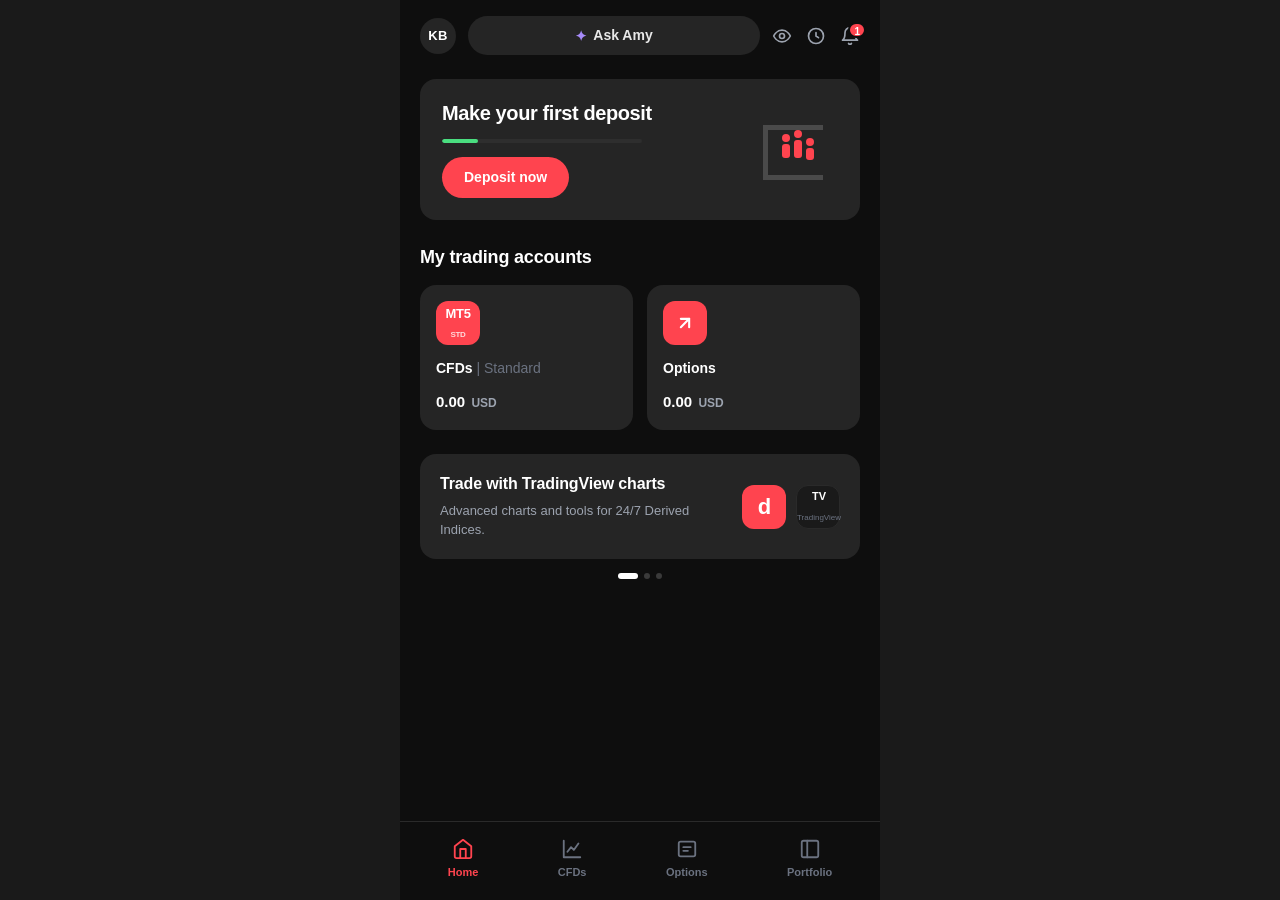
==== commit e74918f9: "Add history link and icon to dashboard Added a history link with an icon to the dashboard." ====
--- a/dashboard.html
+++ b/dashboard.html
@@ -7,7 +7,6 @@
 <link rel="stylesheet" href="styles.css">
 <link rel="stylesheet" href="app.css">
 <style>
-    /* ---- Dashboard-specific ---- */
     .deposit-banner {
         background-color: var(--bg-elevated);
         border-radius: var(--radius);
@@ -43,8 +42,12 @@
         border-radius: 999px;
         transition: width 0.4s ease;
     }
+    .banner-buttons {
+        display: flex;
+        gap: 8px;
+        flex-wrap: wrap;
+    }
     .btn-deposit {
-        align-self: flex-start;
         padding: 10px 22px;
         background-color: var(--brand-red);
         color: #ffffff;
@@ -55,6 +58,21 @@
     }
     .btn-deposit:hover {
         background-color: var(--brand-red-dark);
+        transform: translateY(-1px);
+    }
+    .btn-withdraw {
+        padding: 10px 22px;
+        background-color: transparent;
+        color: var(--brand-red);
+        border: 1px solid rgba(255, 68, 79, 0.5);
+        border-radius: 999px;
+        font-size: 14px;
+        font-weight: 700;
+        transition: transform 0.2s ease, background-color 0.2s ease, border-color 0.2s ease;
+    }
+    .btn-withdraw:hover {
+        background-color: rgba(255, 68, 79, 0.1);
+        border-color: var(--brand-red);
         transform: translateY(-1px);
     }
     .deposit-illustration { width: 90px; flex-shrink: 0; }
@@ -174,14 +192,20 @@
 <div class="app">
 
     <header class="top-bar">
-        <a href="index.html" class="avatar" id="avatar">KB</a>
+        <a href="settings.html" class="avatar" id="avatar">KB</a>
         <button class="ask-amy"><span class="sparkle">✦</span> Ask Amy</button>
         <div class="top-actions">
             <svg viewBox="0 0 24 24" fill="none" stroke="currentColor" stroke-width="2" stroke-linecap="round" stroke-linejoin="round">
                 <path d="M2 12s3.5-7 10-7 10 7 10 7-3.5 7-10 7-10-7-10-7Z"/>
                 <circle cx="12" cy="12" r="3"/>
             </svg>
-            <div class="icon-btn">
+            
+                        <a href="history.html" style="color: inherit; display: grid; place-items: center;" aria-label="History">
+                <svg viewBox="0 0 24 24" fill="none" stroke="currentColor" stroke-width="2" stroke-linecap="round" stroke-linejoin="round">
+                    <path d="M12 8v4l3 2"/>
+                    <circle cx="12" cy="12" r="9"/>
+                </svg>
+            </a><div class="icon-btn">
                 <svg viewBox="0 0 24 24" fill="none" stroke="currentColor" stroke-width="2" stroke-linecap="round" stroke-linejoin="round">
                     <path d="M18 8a6 6 0 0 0-12 0c0 7-3 9-3 9h18s-3-2-3-9"/>
                     <path d="M13.7 21a2 2 0 0 1-3.4 0"/>
@@ -199,7 +223,10 @@
                 <div class="progress-track">
                     <div class="progress-fill" id="progressFill" style="width: 18%;"></div>
                 </div>
-                <a href="deposit.html" class="btn-deposit" id="depositBtn">Deposit now</a>
+                <div class="banner-buttons">
+                    <a href="deposit.html" class="btn-deposit" id="depositBtn">Deposit now</a>
+                    <a href="withdraw.html" class="btn-withdraw" id="withdrawBtn" style="display: none;">Withdraw</a>
+                </div>
             </div>
 
             <div class="deposit-illustration">
@@ -331,20 +358,19 @@
 
     const balance = getBalance();
 
-    // Show the same balance on both account cards
     document.querySelectorAll('.balance-value').forEach(el => {
         el.textContent = formatBalance(balance);
     });
 
-    // Update the deposit banner based on whether the user has deposited
-    const bannerTitle = document.getElementById('bannerTitle');
-    const depositBtn  = document.getElementById('depositBtn');
-    const progressFill = document.getElementById('progressFill');
+    const bannerTitle   = document.getElementById('bannerTitle');
+    const depositBtn    = document.getElementById('depositBtn');
+    const withdrawBtn   = document.getElementById('withdrawBtn');
+    const progressFill  = document.getElementById('progressFill');
 
     if (balance > 0) {
         bannerTitle.textContent = 'Total deposited';
         depositBtn.textContent = 'Deposit more';
-        // Progress fills up to a "goal" of $1000
+        withdrawBtn.style.display = 'inline-flex';
         const pct = Math.min(100, (balance / 1000) * 100);
         progressFill.style.width = pct + '%';
     } else {
